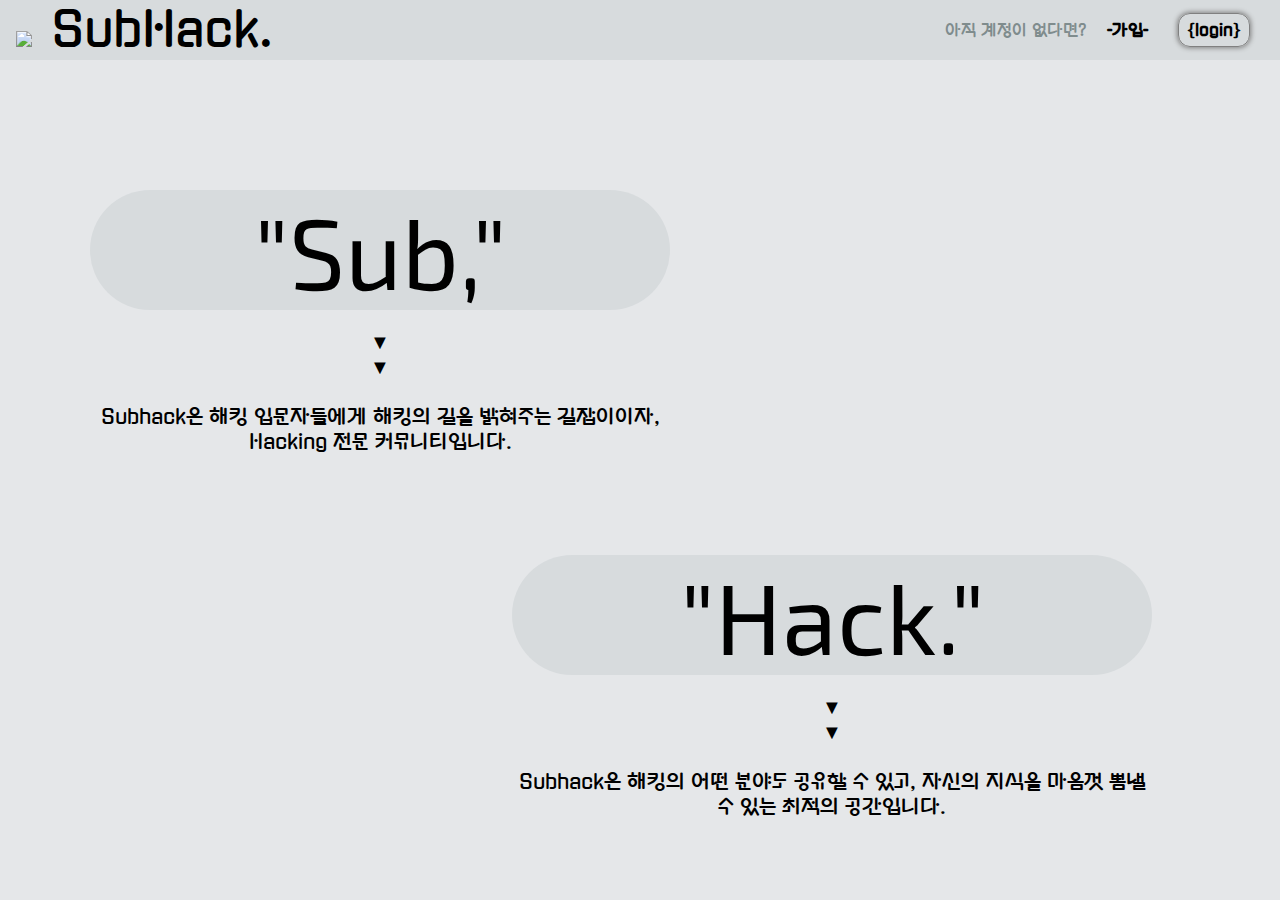
==== index.html @ 8f286241 "index.html animate + change css" ====
<!DOCTYPE html>
<html>
	<head>
		<link rel="stylesheet" href="css/style.css">
		<link rel="stylesheet" href="https://cdnjs.cloudflare.com/ajax/libs/font-awesome/5.8.2/css/all.min.css">
		<link rel="stylesheet" href="https://cdnjs.cloudflare.com/ajax/libs/animate.css/4.0.0/animate.min.css">
		<meta charset="utf-8">
		<meta name="viewport" content="width=device-width, initial-scale=1.0, maximum-scale=1.0, user-scalable=0">
		<title>해킹의 모든 것을 담다, SubHack</title>
		<!--작성일 : 2020.05.12 ~ continuing-->
	</head>

	<body style="background-color: #E5E7E9">
		<header>
			<div class="header1 header_block" style="width: 50%; margin-left: 16px;">
				<img src="data/stealth2.png" width=auto height="45" style="margin-top: 7px;">
				<a href="/" style="color: black; text-decoration:none;"><font size="7">&nbsp;SubHack.</font></a>
			</div>
			<div class="header2 header_block" style="float: right; margin-right:30px; text-align: center;">
				<a href="login.html" style="color:black; font-weight:bold; padding: 0.5em 0.5em; border-radius: 12px; border:1px solid grey; text-decoration:none;box-shadow: 0px 0px 5px 1px grey;">{login}</a>
			</div>
			<div class="header3 header_block" style="float: right; margin-right:30px; text-align: center; color:#7F8C8D;">
				아직 계정이 없다면? &nbsp;&nbsp;&nbsp;<a href="register.html" style="color:black; text-decoration:none;"><strong>-가입-</strong></a>
			</div>
		</header>


		<div style="padding: 50px;"></div>
		
		<div class="layer_1">
			<div class="layer_1_inner" style="padding-left: 60px;">
				<div class="layer_1_content animate__animated animate__lightSpeedInRight">"Sub,"</div>
				<div>
					<p class="animate__animated animate__backInRight">▼<br>▼<br><br>Subhack은 해킹 입문자들에게 해킹의 길을 밝혀주는 길잡이이자, Hacking 전문 커뮤니티입니다.</p>
				</div>
			</div>
		</div>
		
		<div style="padding: 10px;"></div>
		
		<div class="layer_1" style="padding-left: 40%;">
			<div class="layer_1_inner">
				<div class="layer_1_content animate__animated animate__lightSpeedInLeft">"Hack."</div>
				<div>
					<p class="animate__animated animate__backInLeft">▼<br>▼<br><br>Subhack은 해킹의 어떤 분야도 공유할 수 있고, 자신의 지식을 마음껏 뽐낼 수 있는 최적의 공간입니다.</p>
				</div>
			</div>
		</div>
	</body>
</html>
---- css/style.css ----
@import url('https://fonts.googleapis.com/css2?family=Noto+Sans+KR:wght@300&display=swap');
@import url('https://fonts.googleapis.com/css2?family=Black+Han+Sans&family=Gugi&display=swap');
@import url('https://fonts.googleapis.com/css2?family=Gugi&display=swap');
@import url('https://fonts.googleapis.com/css2?family=Do+Hyeon&display=swap');
@import url('https://fonts.googleapis.com/css2?family=Exo+2:ital,wght@1,700&display=swap');

html {
  scroll-behavior: smooth;
}

body {
  font-family: 'Gugi', sans-serif;
  color: black;
  background-color: #E5E7E9;
  margin: 0px;
  padding-top: 60px;
}

p {
  font-size: 20px;
}

header {
  background-color:#D7DBDD;
  position: fixed;
  height: 60px;
  top: 0;
  left: 0;
  right: 0;
}

.header_block {
  display: inline-block;
  height: 60px;
  line-height: 60px;
}

.big_font {
  font-family: 'Exo 2', sans-serif;
  font-size: 100px;
  padding-top: 30px;
  display: table-cell;
  text-align: center;
}

.content_line {
  font-family: 'Noto Sans KR', sans-serif;
  font-size: 2vw;
  padding-left: 30px;
}

.div-parent {
  display: table;
  width: 100%;
  padding: 30px;
}

.layer_1 {
  display: table;
  padding: 30px;
  width: 50%;
  height: 200px;
}

.layer_1_inner {
  display: table-cell;
  text-align: center;
  vertical-align: middle;
}

.layer_1_content {
  font-family: 'Exo 2', sans-serif;
  font-size: 100px;
  background-color: #D7DBDD;
  border-radius: 100px;
}
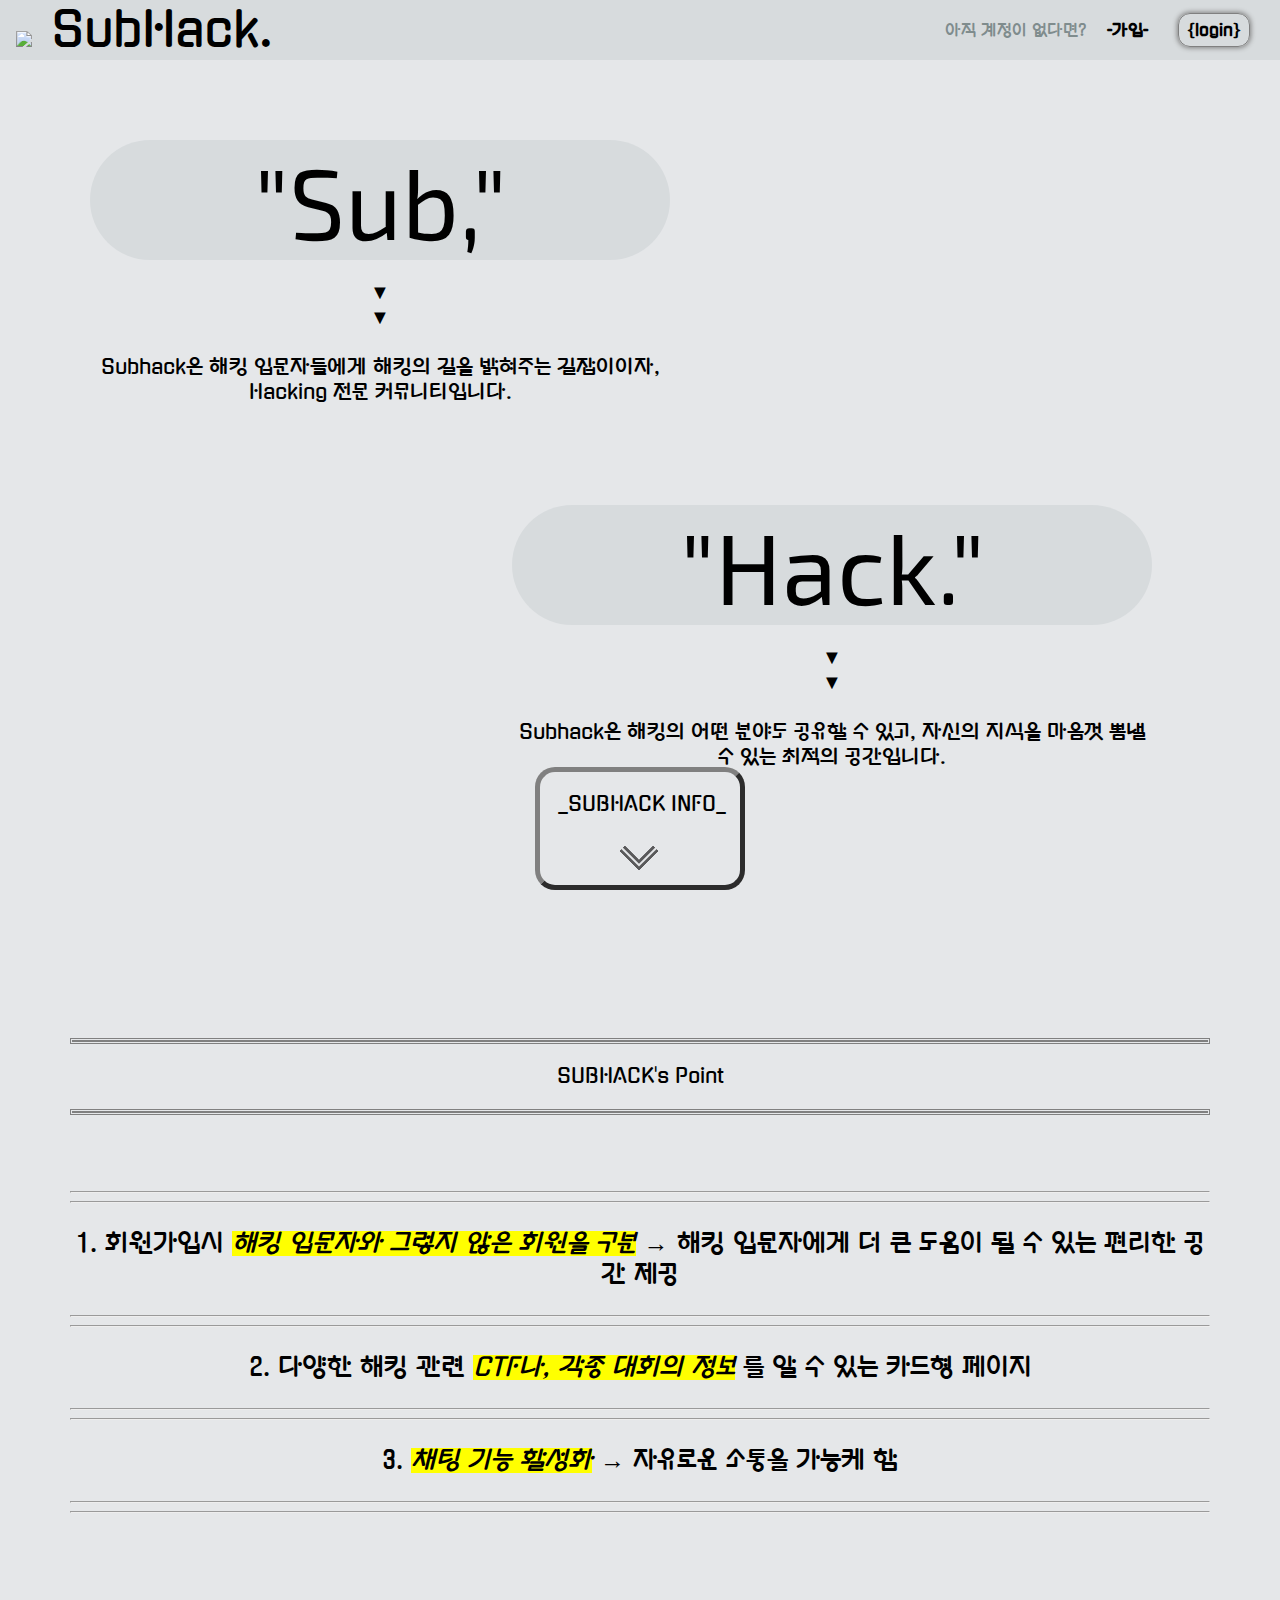
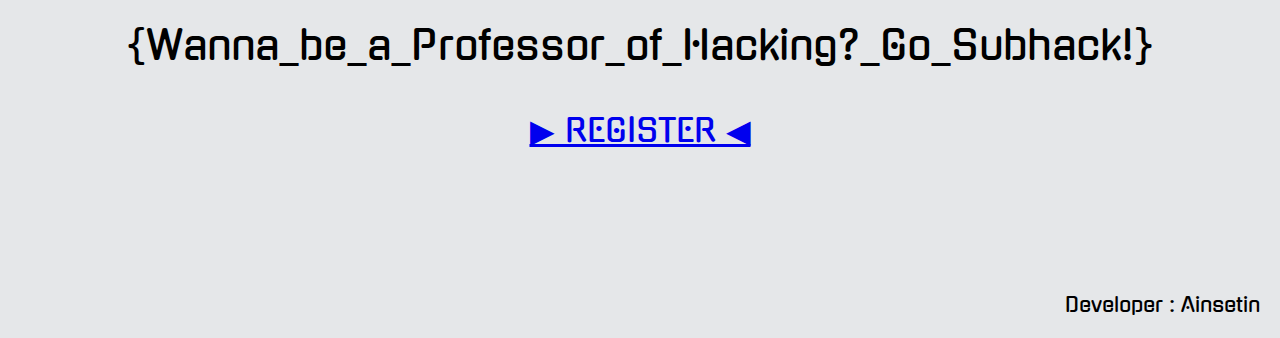
==== commit 93e4d167: "add features of subhack" ====
--- a/index.html
+++ b/index.html
@@ -2,6 +2,7 @@
 <html>
 	<head>
 		<link rel="stylesheet" href="css/style.css">
+		<link rel="stylesheet" href="css/aos.css">
 		<link rel="stylesheet" href="https://cdnjs.cloudflare.com/ajax/libs/font-awesome/5.8.2/css/all.min.css">
 		<link rel="stylesheet" href="https://cdnjs.cloudflare.com/ajax/libs/animate.css/4.0.0/animate.min.css">
 		<meta charset="utf-8">
@@ -17,18 +18,16 @@
 				<a href="/" style="color: black; text-decoration:none;"><font size="7">&nbsp;SubHack.</font></a>
 			</div>
 			<div class="header2 header_block" style="float: right; margin-right:30px; text-align: center;">
-				<a href="login.html" style="color:black; font-weight:bold; padding: 0.5em 0.5em; border-radius: 12px; border:1px solid grey; text-decoration:none;box-shadow: 0px 0px 5px 1px grey;">{login}</a>
+				<a href="login.html" style="color:black; font-weight:bold; padding: 0.5em 0.5em; border-radius: 12px; border:1px solid grey; text-decoration:none;box-shadow: 0px 0px 5px 1px grey;"
+				/>{login}</a>
 			</div>
 			<div class="header3 header_block" style="float: right; margin-right:30px; text-align: center; color:#7F8C8D;">
 				아직 계정이 없다면? &nbsp;&nbsp;&nbsp;<a href="register.html" style="color:black; text-decoration:none;"><strong>-가입-</strong></a>
 			</div>
 		</header>
-
-
-		<div style="padding: 50px;"></div>
 		
 		<div class="layer_1">
-			<div class="layer_1_inner" style="padding-left: 60px;">
+			<div class="layer_1_inner" style="padding-left: 60px; padding-top: 50px">
 				<div class="layer_1_content animate__animated animate__lightSpeedInRight">"Sub,"</div>
 				<div>
 					<p class="animate__animated animate__backInRight">▼<br>▼<br><br>Subhack은 해킹 입문자들에게 해킹의 길을 밝혀주는 길잡이이자, Hacking 전문 커뮤니티입니다.</p>
@@ -46,5 +45,44 @@
 				</div>
 			</div>
 		</div>
+
+		<span class="hero__scroll aos-init aos-animate animate__animated animate__fadeInUp" data-aos="fade-up" data-aos-easing="ease" data-aos-delay="800">
+			<a href="#section_after_scroll" style="text-decoration: none; color:black">
+				<p>&nbsp;&nbsp;&nbsp;_SUBHACK INFO_</p>
+				<i class="chevron bottom"></i>
+			</a>
+		</span>
+		
+		<div style="padding: 70px;"></div>
+
+		<div style="padding: 70px;" id="section_after_scroll">
+			<hr style="border: double 3px gray;">
+			<p style="text-align: center">SUBHACK's Point</p>
+			<hr style="border: double 3px gray;">
+			<div style="padding: 30px;"></div><hr><hr>
+			<p style="text-align: center; font-size: 25px;">1. 회원가입시 <mark><em>해킹 입문자와 그렇지 않은 회원을 구분</em></mark> → 해킹 입문자에게 더 큰 도움이 될 수 있는 편리한 공간 제공</p><hr><hr>
+			<p style="text-align: center; font-size: 25px;">2. 다양한 해킹 관련 <mark><em>CTF나, 각종 대회의 정보</em></mark> 를 알 수 있는 카드형 페이지</p><hr><hr>
+			<p style="text-align: center; font-size: 25px;">3. <mark><em>채팅 기능 활성화</em></mark> → 자유로운 소통을 가능케 함</p><hr><hr><br><br><br>
+			<p style="text-align: center; font-size: 40px;">{Wanna_be_a_Professor_of_Hacking?_Go_Subhack!}</p>
+			<a href="register.html"><p style="text-align: center; font-size: 2em">▶ REGISTER ◀</p></a><br>
+		</div>
+		<p style="text-align: right; padding-right: 20px">Developer : Ainsetin</p>
+
+
+		<!--
+		<div class="arrow animate__animated animate__fadeInUp">
+			<a href="javascript:scrolltotwo()" style="text-decoration: none; color: black">↓SUBHACK INFO↓</a>
+		</div>
+		-->
+		<script>
+			AOS.init({
+				easing: 'ease-out-back',
+				duration: 1000
+			});
+		</script>
+		<script type="text/javascript" src="js/main.js"></script>
+		<script type="text/javascript" src="https://unpkg.com/aos@2.3.1/dist/aos.js"></script>
+		<script src="https://code.jquery.com/jquery-1.11.3.min.js"></script>
+		
 	</body>
 </html>--- a/css/style.css
+++ b/css/style.css
@@ -6,6 +6,7 @@
 
 html {
   scroll-behavior: smooth;
+  overflow-x: hidden;
 }
 
 body {
@@ -27,6 +28,7 @@
   top: 0;
   left: 0;
   right: 0;
+  z-index: 1;
 }
 
 .header_block {
@@ -35,31 +37,12 @@
   line-height: 60px;
 }
 
-.big_font {
-  font-family: 'Exo 2', sans-serif;
-  font-size: 100px;
-  padding-top: 30px;
-  display: table-cell;
-  text-align: center;
-}
-
-.content_line {
-  font-family: 'Noto Sans KR', sans-serif;
-  font-size: 2vw;
-  padding-left: 30px;
-}
-
-.div-parent {
-  display: table;
-  width: 100%;
-  padding: 30px;
-}
-
 .layer_1 {
   display: table;
   padding: 30px;
   width: 50%;
   height: 200px;
+  z-index: 2;
 }
 
 .layer_1_inner {
@@ -73,4 +56,68 @@
   font-size: 100px;
   background-color: #D7DBDD;
   border-radius: 100px;
-}+}
+
+.arrow {
+  text-align: center;
+  font-size: 30px;
+  position: fixed;
+  bottom: 30px;
+  border : dashed grey 1px;
+  width: 100%;
+}
+
+.hero__scroll {
+  position: absolute;
+  bottom: 10px;
+  width: 200px;
+  margin: auto;
+  display: block;
+  cursor: pointer;
+  padding-bottom: 20px;
+  left: 0;
+  right: 0;
+  text-transform: uppercase;
+  border : 5px outset gray;
+  border-radius: 20px;
+}
+
+.hero__scroll .chevron {
+  margin-top: 20px;
+  margin-left: 85px;
+  display: block;
+  -webkit-animation: pulse 2s infinite;
+          animation: pulse 2s infinite;
+  color: rgb(89, 89, 90);
+}
+
+.chevron::before {
+  border-style: double;
+  border-width: 0.5em 0.5em 0 0;
+  content: '';
+  display: inline-block;
+  height: 20px;
+  position: relative;
+  -webkit-transform: rotate(-45deg);
+      -ms-transform: rotate(-45deg);
+          transform: rotate(-45deg);
+  vertical-align: top;
+  width: 20px; }
+
+.chevron.bottom:before {
+  top: 0;
+  -webkit-transform: rotate(135deg);
+      -ms-transform: rotate(135deg);
+          transform: rotate(135deg); }
+
+          @keyframes pulse {
+  0% {
+    -webkit-transform: translate(0, 0);
+            transform: translate(0, 0); }
+  50% {
+    -webkit-transform: translate(0, 10px);
+            transform: translate(0, 10px); }
+  100% {
+    -webkit-transform: translate(0, 0);
+            transform: translate(0, 0); } }
+            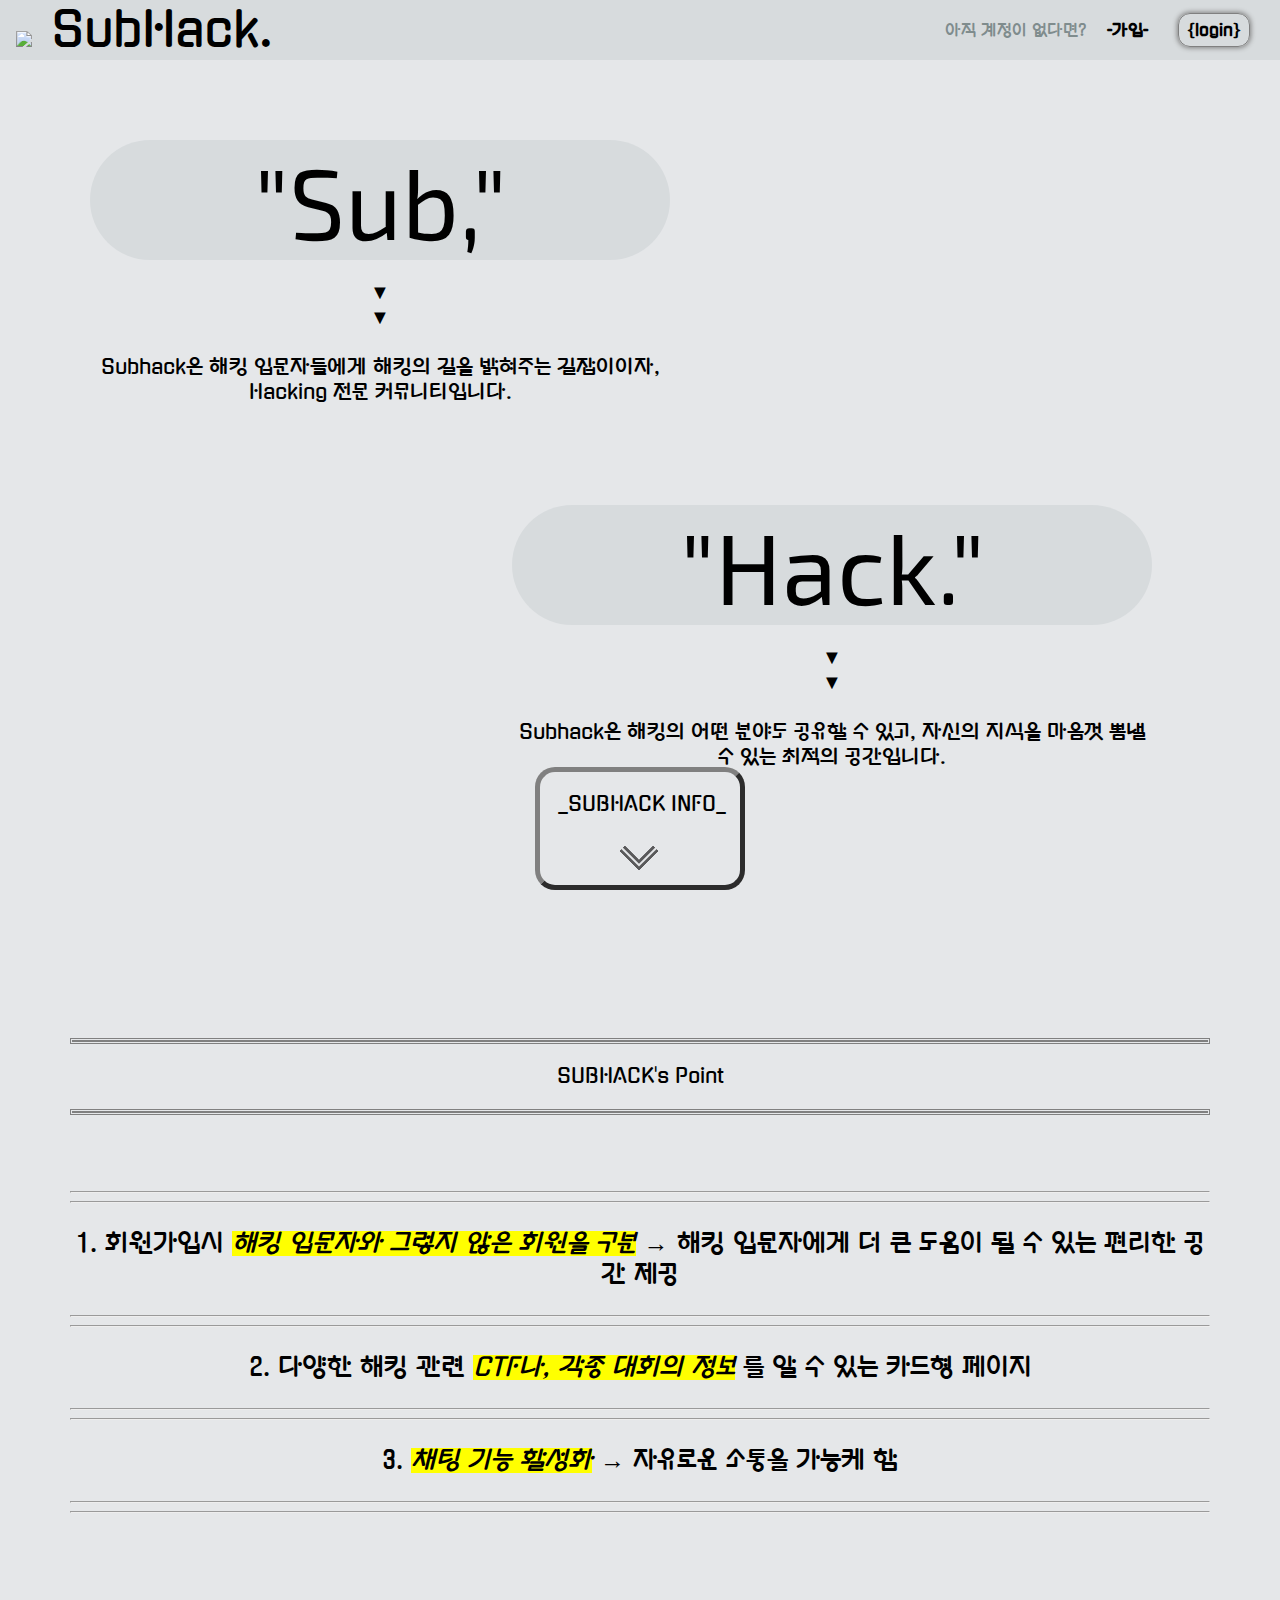
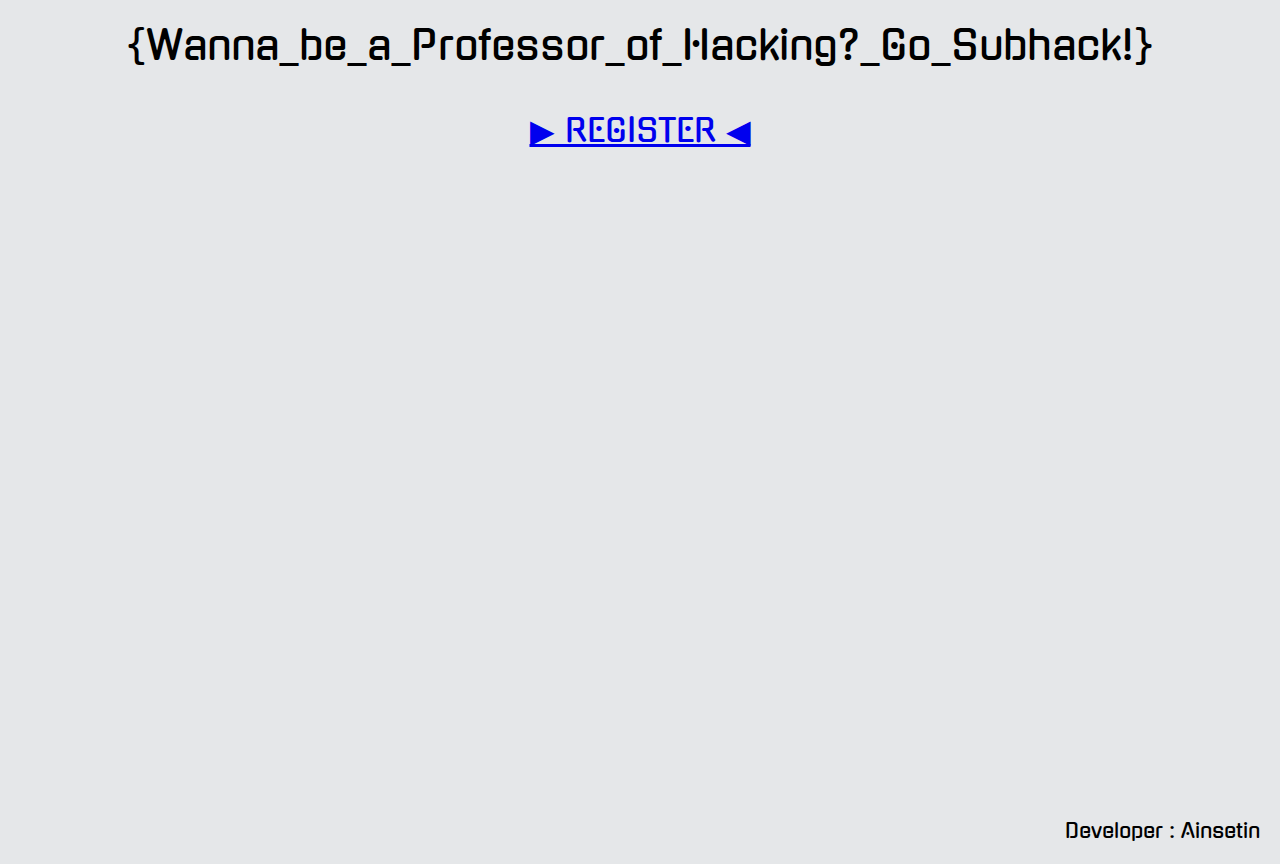
==== commit 03601c6c: "add youtube video" ====
--- a/index.html
+++ b/index.html
@@ -66,8 +66,11 @@
 			<p style="text-align: center; font-size: 40px;">{Wanna_be_a_Professor_of_Hacking?_Go_Subhack!}</p>
 			<a href="register.html"><p style="text-align: center; font-size: 2em">▶ REGISTER ◀</p></a><br>
 		</div>
+
+		<p align="middle">
+			<iframe width="700" height="500" src="https://www.youtube.com/embed/YZ7sQLqiNyk" frameborder="0" allowfullscreen></iframe>
+		</p>
 		<p style="text-align: right; padding-right: 20px">Developer : Ainsetin</p>
-
 
 		<!--
 		<div class="arrow animate__animated animate__fadeInUp">
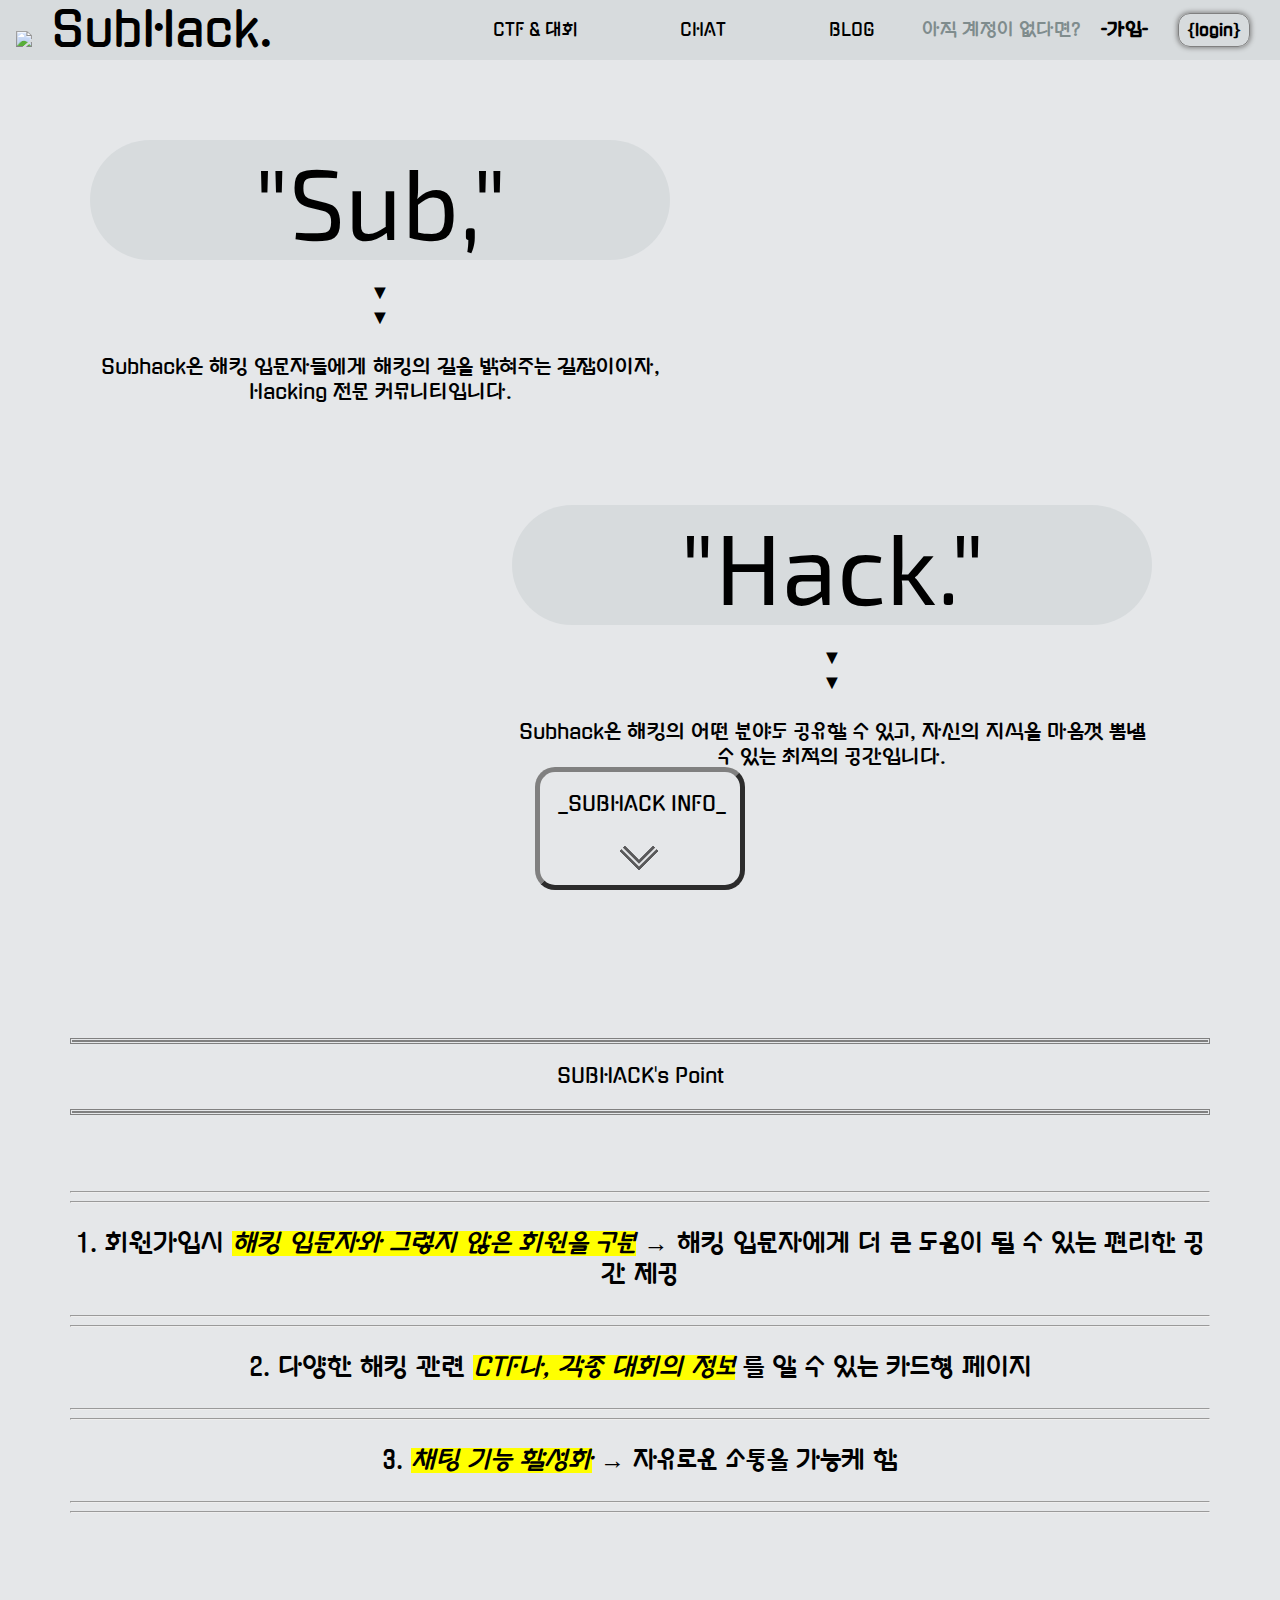
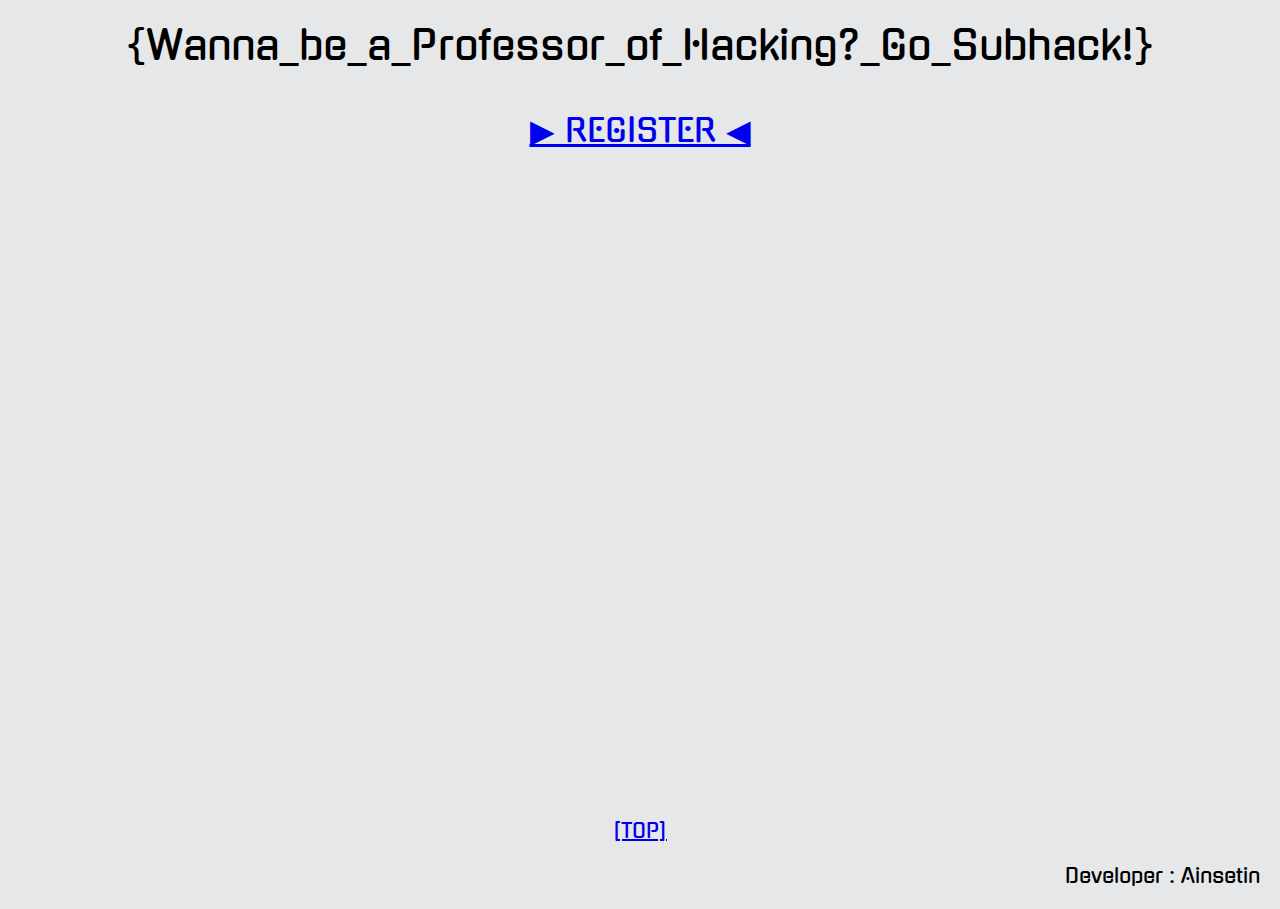
==== commit 55e5c212: "change menubar's href" ====
--- a/index.html
+++ b/index.html
@@ -13,16 +13,25 @@
 
 	<body style="background-color: #E5E7E9">
 		<header>
-			<div class="header1 header_block" style="width: 50%; margin-left: 16px;">
-				<img src="data/stealth2.png" width=auto height="45" style="margin-top: 7px;">
+			<div class="header_title header_block" style="float: left; width: 30%; margin-left: 16px;">
+				<img src="data/stealth.png" width=auto height="45" style="margin-top: 7px;">
 				<a href="/" style="color: black; text-decoration:none;"><font size="7">&nbsp;SubHack.</font></a>
 			</div>
-			<div class="header2 header_block" style="float: right; margin-right:30px; text-align: center;">
-				<a href="login.html" style="color:black; font-weight:bold; padding: 0.5em 0.5em; border-radius: 12px; border:1px solid grey; text-decoration:none;box-shadow: 0px 0px 5px 1px grey;"
+			<div class="header_content1 header_block" style="position:relative; left:93px; margin-right: 8vw; float: left; text-align: center; color:#7F8C8D; font-size:17px">
+				<a href="find" style="color:black; text-decoration:none;">CTF & 대회</a>
+			</div>
+			<div class="header_content2 header_block" style="position:relative; left:93px; margin-right: 8vw; float: left; text-align: center; color:#7F8C8D; font-size:17px">
+				<a href="chat" style="color:black; text-decoration:none;">CHAT</a>
+			</div>
+			<div class="header_content3 header_block" style="position:relative; left:93px; margin-right: 8vw; float: left; text-align: center; color:#7F8C8D; font-size:17px">
+				<a href="http://ainsetin.tistory.com" style="color:black; text-decoration:none;">BLOG</a>
+			</div>
+			<div class="header_login header_block" style="float: right; margin-right:30px; text-align: center;">
+				<a href="login" style="color:black; font-weight:bold; padding: 0.5em 0.5em; border-radius: 12px; border:1px solid grey; text-decoration:none;box-shadow: 0px 0px 5px 1px grey;"
 				/>{login}</a>
 			</div>
-			<div class="header3 header_block" style="float: right; margin-right:30px; text-align: center; color:#7F8C8D;">
-				아직 계정이 없다면? &nbsp;&nbsp;&nbsp;<a href="register.html" style="color:black; text-decoration:none;"><strong>-가입-</strong></a>
+			<div class="header_register header_block" style="float: right; margin-right:30px; text-align: center; color:#7F8C8D; font-size: 18px">
+				아직 계정이 없다면? &nbsp;&nbsp;&nbsp;<a href="register" style="color:black; text-decoration:none;"><strong>-가입-</strong></a>
 			</div>
 		</header>
 		
@@ -47,7 +56,7 @@
 		</div>
 
 		<span class="hero__scroll aos-init aos-animate animate__animated animate__fadeInUp" data-aos="fade-up" data-aos-easing="ease" data-aos-delay="800">
-			<a href="#section_after_scroll" style="text-decoration: none; color:black">
+			<a href="#info" style="text-decoration: none; color:black">
 				<p>&nbsp;&nbsp;&nbsp;_SUBHACK INFO_</p>
 				<i class="chevron bottom"></i>
 			</a>
@@ -55,7 +64,7 @@
 		
 		<div style="padding: 70px;"></div>
 
-		<div style="padding: 70px;" id="section_after_scroll">
+		<div style="padding: 70px;" id="info">
 			<hr style="border: double 3px gray;">
 			<p style="text-align: center">SUBHACK's Point</p>
 			<hr style="border: double 3px gray;">
@@ -64,12 +73,13 @@
 			<p style="text-align: center; font-size: 25px;">2. 다양한 해킹 관련 <mark><em>CTF나, 각종 대회의 정보</em></mark> 를 알 수 있는 카드형 페이지</p><hr><hr>
 			<p style="text-align: center; font-size: 25px;">3. <mark><em>채팅 기능 활성화</em></mark> → 자유로운 소통을 가능케 함</p><hr><hr><br><br><br>
 			<p style="text-align: center; font-size: 40px;">{Wanna_be_a_Professor_of_Hacking?_Go_Subhack!}</p>
-			<a href="register.html"><p style="text-align: center; font-size: 2em">▶ REGISTER ◀</p></a><br>
+			<a href="register"><p style="text-align: center; font-size: 2em">▶ REGISTER ◀</p></a><br>
 		</div>
 
 		<p align="middle">
 			<iframe width="700" height="500" src="https://www.youtube.com/embed/YZ7sQLqiNyk" frameborder="0" allowfullscreen></iframe>
 		</p>
+		<p style="text-align: center;"><a href="#">[TOP]</a></p>
 		<p style="text-align: right; padding-right: 20px">Developer : Ainsetin</p>
 
 		<!--
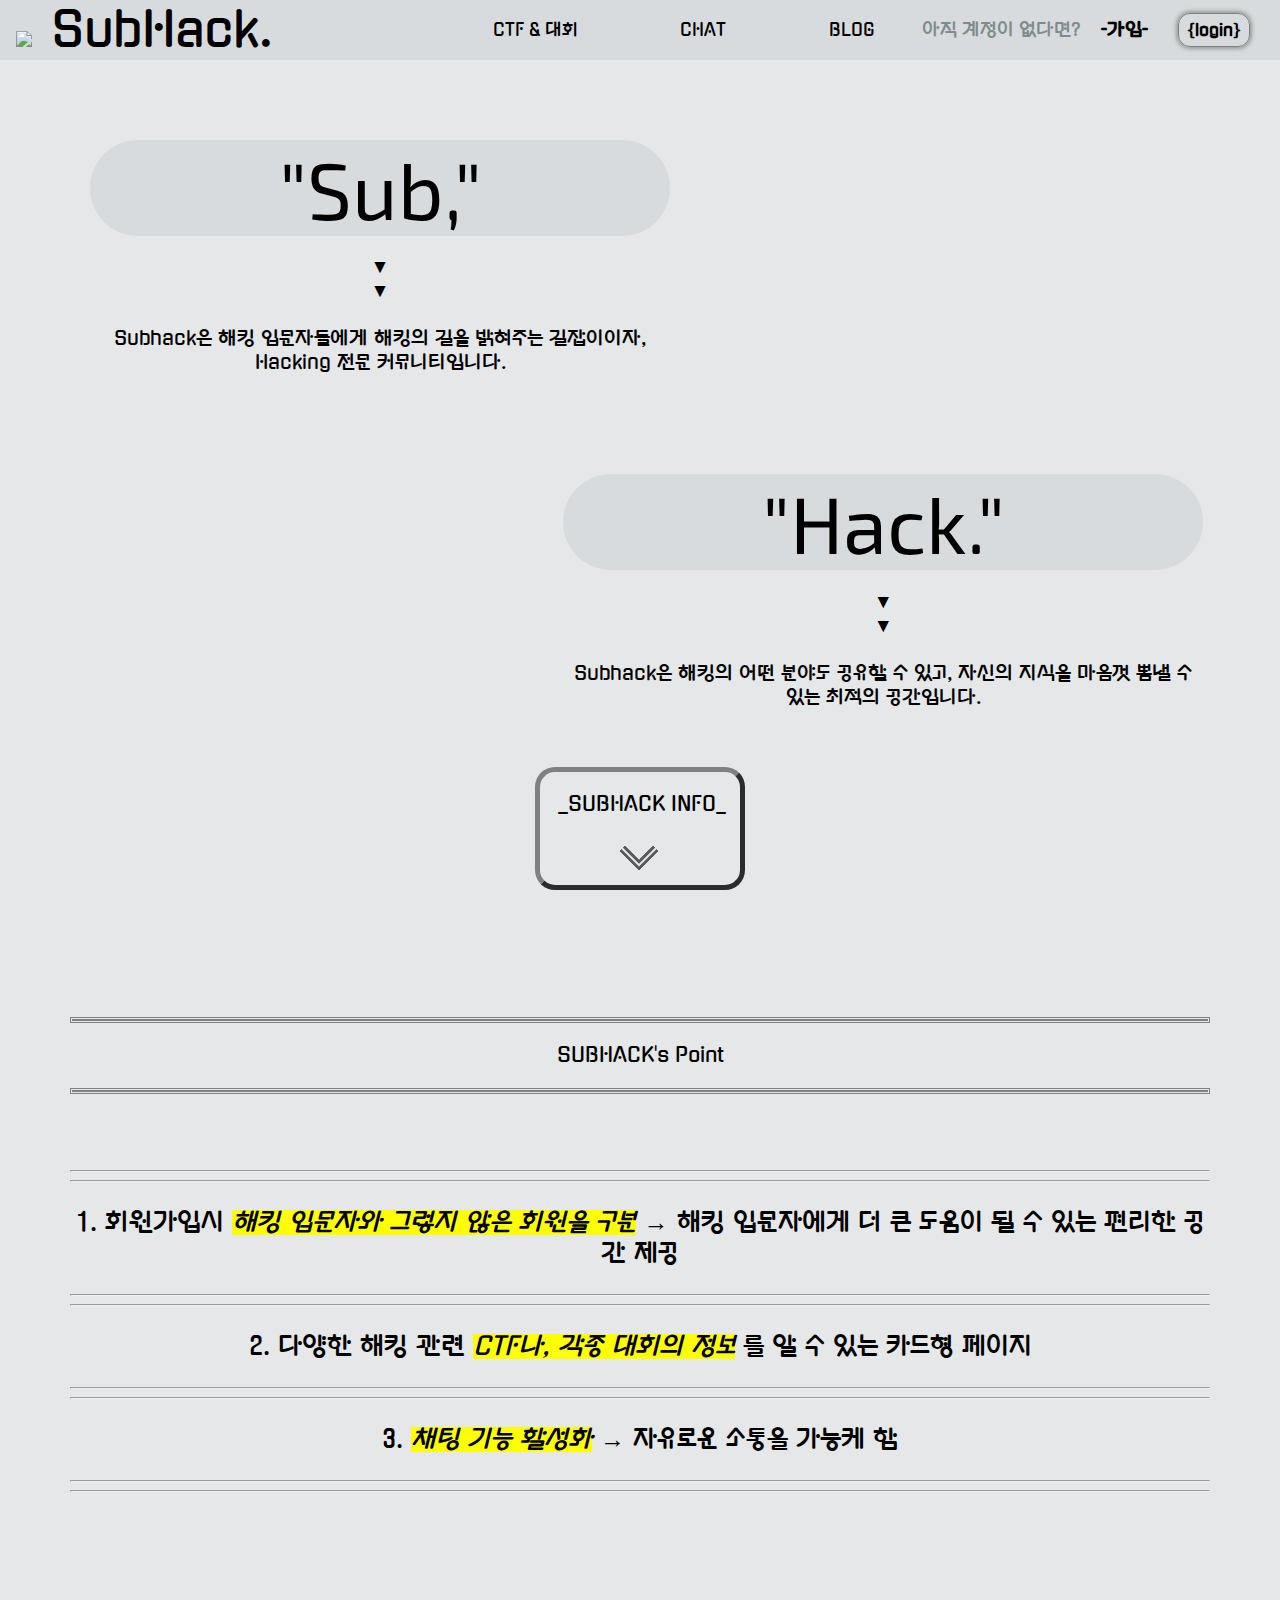
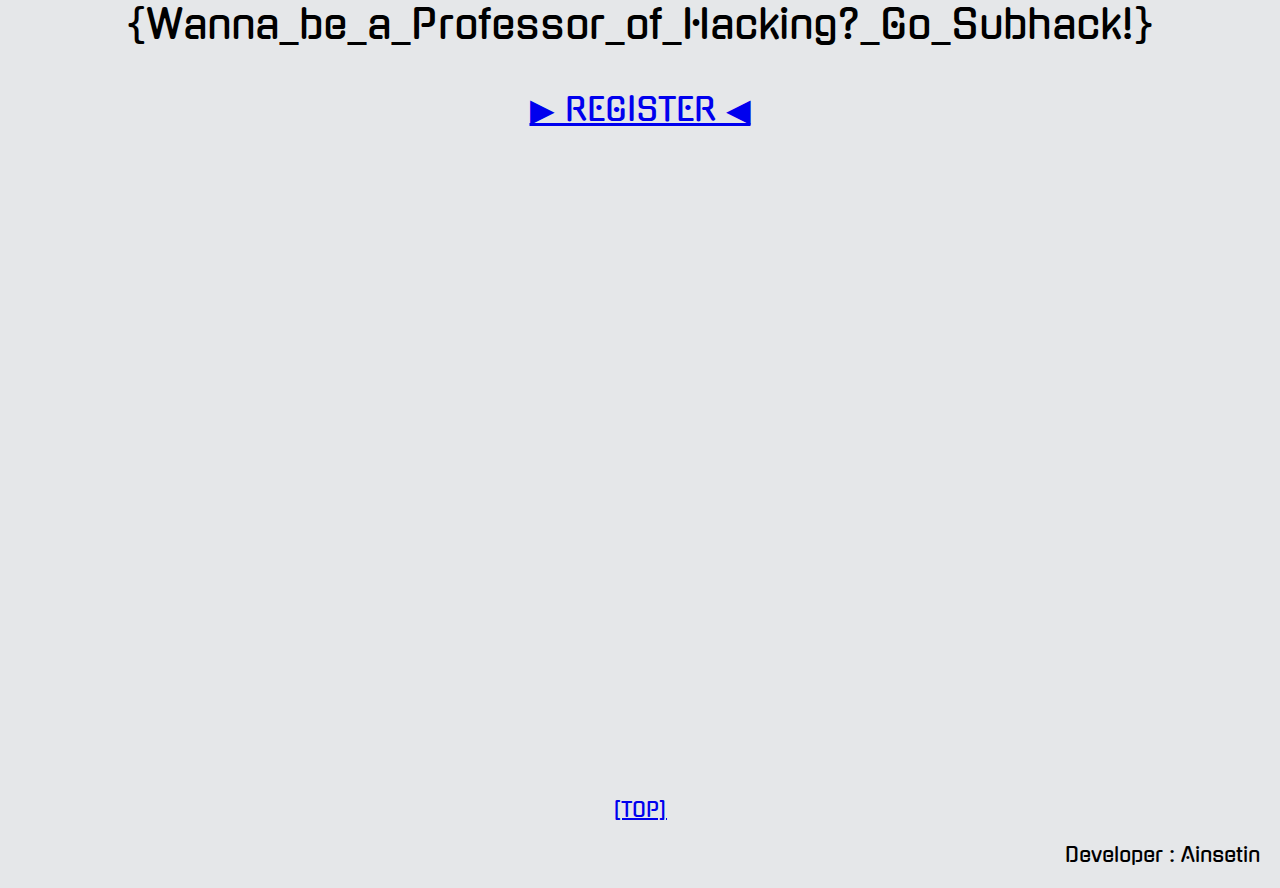
==== commit 62ed9ad7: "fix a little bugs" ====
--- a/index.html
+++ b/index.html
@@ -39,18 +39,18 @@
 			<div class="layer_1_inner" style="padding-left: 60px; padding-top: 50px">
 				<div class="layer_1_content animate__animated animate__lightSpeedInRight">"Sub,"</div>
 				<div>
-					<p class="animate__animated animate__backInRight">▼<br>▼<br><br>Subhack은 해킹 입문자들에게 해킹의 길을 밝혀주는 길잡이이자, Hacking 전문 커뮤니티입니다.</p>
+					<p class="layer_1_expression animate__animated animate__backInRight">▼<br>▼<br><br>Subhack은 해킹 입문자들에게 해킹의 길을 밝혀주는 길잡이이자, Hacking 전문 커뮤니티입니다.</p>
 				</div>
 			</div>
 		</div>
 		
 		<div style="padding: 10px;"></div>
 		
-		<div class="layer_1" style="padding-left: 40%;">
+		<div class="layer_1" style="padding-left: 44vw;">
 			<div class="layer_1_inner">
 				<div class="layer_1_content animate__animated animate__lightSpeedInLeft">"Hack."</div>
 				<div>
-					<p class="animate__animated animate__backInLeft">▼<br>▼<br><br>Subhack은 해킹의 어떤 분야도 공유할 수 있고, 자신의 지식을 마음껏 뽐낼 수 있는 최적의 공간입니다.</p>
+					<p class="layer_1_expression animate__animated animate__backInLeft">▼<br>▼<br><br>Subhack은 해킹의 어떤 분야도 공유할 수 있고, 자신의 지식을 마음껏 뽐낼 수 있는 최적의 공간입니다.</p>
 				</div>
 			</div>
 		</div>
@@ -62,7 +62,7 @@
 			</a>
 		</span>
 		
-		<div style="padding: 70px;"></div>
+		<div style="padding: 90px;"></div>
 
 		<div style="padding: 70px;" id="info">
 			<hr style="border: double 3px gray;">
--- a/css/style.css
+++ b/css/style.css
@@ -53,9 +53,13 @@
 
 .layer_1_content {
   font-family: 'Exo 2', sans-serif;
-  font-size: 100px;
+  font-size: 5rem;
   background-color: #D7DBDD;
   border-radius: 100px;
+}
+
+.layer_1_expression {
+  font-size:1.2rem;
 }
 
 .arrow {
@@ -70,7 +74,7 @@
 .hero__scroll {
   position: absolute;
   bottom: 10px;
-  width: 200px;
+  width: 12.5rem;
   margin: auto;
   display: block;
   cursor: pointer;
